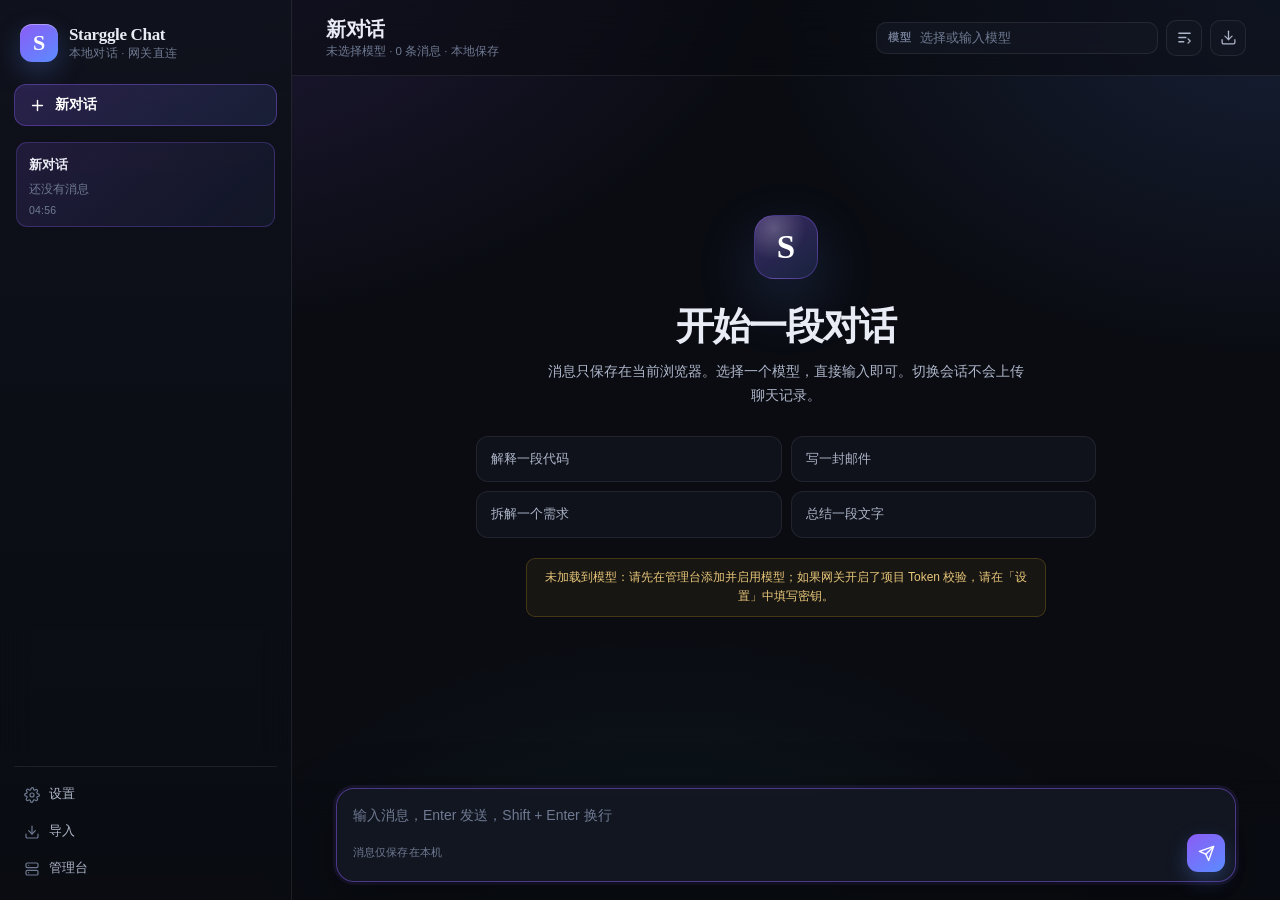
==== templates/chat.html @ 898cb236 "feat: add built-in local chat client" ====
<!DOCTYPE html>
<html lang="zh-CN">
<head>
    <meta charset="UTF-8">
    <meta name="viewport" content="width=device-width, initial-scale=1.0, viewport-fit=cover">
    <meta name="color-scheme" content="dark">
    <title>对话 · Starggle Gateway</title>
    <link rel="stylesheet" href="/static/chat/chat.css">
</head>
<body>
<div class="app" id="app">
    <div class="scrim" id="scrim" aria-hidden="true"></div>

    <aside class="sidebar" id="sidebar" aria-label="会话列表">
        <div class="brand-row">
            <div class="brand-mark" aria-hidden="true">S</div>
            <div class="brand-copy">
                <div class="brand-name">Starggle Chat</div>
                <div class="brand-sub">本地对话 · 网关直连</div>
            </div>
        </div>

        <button class="new-chat" id="newChatBtn" type="button">
            <svg viewBox="0 0 24 24" fill="none" stroke="currentColor" stroke-width="2" stroke-linecap="round">
                <path d="M12 5v14M5 12h14"/>
            </svg>
            新对话
        </button>

        <div class="conv-scroll" id="conversationList" aria-label="历史会话"></div>

        <div class="sidebar-foot">
            <button class="side-action" id="settingsBtn" type="button">
                <svg viewBox="0 0 24 24" fill="none" stroke="currentColor" stroke-width="1.8" stroke-linecap="round" stroke-linejoin="round">
                    <circle cx="12" cy="12" r="3"/><path d="M19.4 15a1.7 1.7 0 0 0 .34 1.88l.06.06a2 2 0 1 1-2.83 2.83l-.06-.06A1.7 1.7 0 0 0 15 19.4a1.7 1.7 0 0 0-1 .6 1.7 1.7 0 0 0-.4 1.1V21a2 2 0 1 1-4 0v-.09A1.7 1.7 0 0 0 8.6 19.4a1.7 1.7 0 0 0-1.88.34l-.06.06a2 2 0 1 1-2.83-2.83l.06-.06A1.7 1.7 0 0 0 4.6 15a1.7 1.7 0 0 0-.6-1 1.7 1.7 0 0 0-1.1-.4H3a2 2 0 1 1 0-4h.09A1.7 1.7 0 0 0 4.6 8.6a1.7 1.7 0 0 0-.34-1.88l-.06-.06a2 2 0 1 1 2.83-2.83l.06.06A1.7 1.7 0 0 0 9 4.6a1.7 1.7 0 0 0 1-.6 1.7 1.7 0 0 0 .4-1.1V3a2 2 0 1 1 4 0v.09A1.7 1.7 0 0 0 15 4.6a1.7 1.7 0 0 0 1.88-.34l.06-.06a2 2 0 1 1 2.83 2.83l-.06.06A1.7 1.7 0 0 0 19.4 9c.15.37.4.7.74.94.3.2.65.31 1.02.31H21a2 2 0 1 1 0 4h-.09a1.7 1.7 0 0 0-1.51.75z"/>
                </svg>
                设置
            </button>
            <button class="side-action" id="importBtn" type="button">
                <svg viewBox="0 0 24 24" fill="none" stroke="currentColor" stroke-width="1.8" stroke-linecap="round" stroke-linejoin="round">
                    <path d="M21 15v4a2 2 0 0 1-2 2H5a2 2 0 0 1-2-2v-4"/><path d="M7 10l5 5 5-5"/><path d="M12 15V3"/>
                </svg>
                导入
            </button>
            <a class="side-action" href="/model-manage">
                <svg viewBox="0 0 24 24" fill="none" stroke="currentColor" stroke-width="1.8" stroke-linecap="round" stroke-linejoin="round">
                    <rect x="3" y="3" width="18" height="7" rx="2"/><rect x="3" y="14" width="18" height="7" rx="2"/><path d="M7 6.5h.01"/><path d="M7 17.5h.01"/>
                </svg>
                管理台
            </a>
            <input type="file" id="importInput" accept="application/json,.json" hidden>
        </div>
    </aside>

    <main class="main">
        <header class="topbar">
            <button class="icon-btn mobile-only" id="sidebarToggle" type="button" title="打开会话列表" aria-label="打开会话列表">
                <svg viewBox="0 0 24 24" fill="none" stroke="currentColor" stroke-width="1.8" stroke-linecap="round">
                    <path d="M4 6h16M4 12h16M4 18h16"/>
                </svg>
            </button>

            <div class="topbar-title">
                <button class="conv-title" id="convTitle" type="button" title="点击重命名">新对话</button>
                <div class="conv-sub" id="convSub">本地保存</div>
            </div>

            <div class="topbar-tools">
                <div class="model-picker">
                    <label for="modelInput">模型</label>
                    <input id="modelInput" list="modelOptions" placeholder="选择或输入模型"
                           autocomplete="off" spellcheck="false">
                    <datalist id="modelOptions"></datalist>
                </div>
                <button class="icon-btn" id="systemPromptBtn" type="button" title="系统提示词" aria-label="系统提示词">
                    <svg viewBox="0 0 24 24" fill="none" stroke="currentColor" stroke-width="1.8" stroke-linecap="round" stroke-linejoin="round">
                        <path d="M4 6h16M4 12h10M4 18h7"/><path d="M17 14l3 3-3 3"/>
                    </svg>
                </button>
                <button class="icon-btn" id="exportBtn" type="button" title="导出当前会话" aria-label="导出当前会话">
                    <svg viewBox="0 0 24 24" fill="none" stroke="currentColor" stroke-width="1.8" stroke-linecap="round" stroke-linejoin="round">
                        <path d="M21 15v4a2 2 0 0 1-2 2H5a2 2 0 0 1-2-2v-4"/><path d="M7 10l5 5 5-5"/><path d="M12 15V3"/>
                    </svg>
                </button>
            </div>
        </header>

        <div class="messages" id="messages" aria-live="polite"></div>

        <div class="composer-wrap">
            <div class="composer">
                <textarea id="messageInput" rows="1"
                          placeholder="输入消息，Enter 发送，Shift + Enter 换行"></textarea>
                <div class="composer-actions">
                    <span class="composer-hint" id="composerHint">消息仅保存在本机</span>
                    <button class="send-btn" id="sendBtn" type="button" title="发送" aria-label="发送">
                        <svg viewBox="0 0 24 24" fill="none" stroke="currentColor" stroke-width="2"
                             stroke-linecap="round" stroke-linejoin="round">
                            <path d="M22 2L11 13"/><path d="M22 2l-7 20-4-9-9-4z"/>
                        </svg>
                    </button>
                </div>
            </div>
        </div>
    </main>
</div>

<div class="modal" id="settingsModal" role="dialog" aria-modal="true" aria-labelledby="settingsTitle">
    <div class="modal-card">
        <div class="modal-head">
            <div>
                <h2 id="settingsTitle">对话设置</h2>
                <p>配置网关访问凭证和当前会话的系统提示词。</p>
            </div>
            <button class="icon-btn" id="settingsClose" type="button" title="关闭" aria-label="关闭">
                <svg viewBox="0 0 24 24" fill="none" stroke="currentColor" stroke-width="1.8" stroke-linecap="round">
                    <path d="M18 6L6 18M6 6l12 12"/>
                </svg>
            </button>
        </div>

        <label class="field">
            <span class="field-label">项目 API Key</span>
            <input class="input" id="settingsApiKey" type="password" autocomplete="off"
                   placeholder="sk-gw-...（本地开源模式可留空）">
            <span class="field-hint">启用 <code>GATEWAY_TOKEN_REQUIRED</code> 或使用项目配额时填写。密钥只保存在本机浏览器。</span>
        </label>

        <label class="field">
            <span class="field-label">模型</span>
            <input class="input" id="settingsModel" list="modelOptions" autocomplete="off"
                   spellcheck="false" placeholder="选择或输入模型">
            <span class="field-hint">移动端顶部空间不足时，可在这里切换模型。</span>
        </label>

        <label class="field">
            <span class="field-label">系统提示词</span>
            <textarea class="input textarea" id="settingsPrompt" rows="4"
                      placeholder="例如：你是一名严谨的软件工程师，回答尽量给出可执行步骤。"></textarea>
            <span class="field-hint">写入当前会话；新会话默认沿用最近一次设置。</span>
        </label>

        <div class="field">
            <span class="field-label">网关地址</span>
            <div class="readonly" id="settingsBase"></div>
        </div>

        <div class="modal-actions">
            <button class="btn btn-ghost" id="settingsCancel" type="button">取消</button>
            <button class="btn btn-primary" id="settingsSave" type="button">保存设置</button>
        </div>
    </div>
</div>

<div class="toast" id="toast" role="status" aria-live="polite"></div>

<script src="/static/chat/chat.js" defer></script>
</body>
</html>
---- static/chat/chat.css ----
:root {
    --bg: #0a0c12;
    --bg-soft: #0f121b;
    --panel: rgba(20, 24, 35, .88);
    --panel-solid: #141823;
    --panel-2: #1a2030;
    --panel-3: #222a3d;
    --border: rgba(255, 255, 255, .08);
    --border-strong: rgba(255, 255, 255, .14);
    --text: #e9ecf5;
    --text-2: #aeb6c9;
    --text-3: #6f7a92;
    --accent: #8b5cf6;
    --accent-2: #5b8cff;
    --accent-soft: rgba(139, 92, 246, .16);
    --accent-line: rgba(139, 92, 246, .38);
    --mint: #2dd4bf;
    --danger: #fb7185;
    --danger-soft: rgba(251, 113, 133, .12);
    --shadow: 0 22px 70px rgba(0, 0, 0, .45);
    --font-sans: -apple-system, BlinkMacSystemFont, "Segoe UI", Roboto, "Helvetica Neue", Arial,
        "PingFang SC", "Microsoft YaHei", sans-serif;
    --font-display: "Iowan Old Style", "Palatino Linotype", Palatino, Georgia, "Times New Roman", serif;
    --font-mono: ui-monospace, SFMono-Regular, Menlo, Monaco, Consolas, "Liberation Mono", monospace;
    --sidebar-w: 292px;
    --topbar-h: 76px;
}

* {
    box-sizing: border-box;
}

html,
body {
    height: 100%;
}

body {
    margin: 0;
    overflow: hidden;
    background:
        radial-gradient(1100px 720px at 10% -12%, rgba(139, 92, 246, .20), transparent 62%),
        radial-gradient(900px 620px at 100% 0%, rgba(91, 140, 255, .15), transparent 58%),
        radial-gradient(800px 600px at 52% 110%, rgba(45, 212, 191, .08), transparent 60%),
        var(--bg);
    color: var(--text);
    font-family: var(--font-sans);
    font-size: 14px;
    -webkit-font-smoothing: antialiased;
}

body::before {
    content: "";
    position: fixed;
    inset: 0;
    pointer-events: none;
    opacity: .22;
    background-image:
        linear-gradient(rgba(255, 255, 255, .022) 1px, transparent 1px),
        linear-gradient(90deg, rgba(255, 255, 255, .022) 1px, transparent 1px);
    background-size: 48px 48px;
    mask-image: radial-gradient(circle at 50% 20%, black, transparent 78%);
}

button,
input,
textarea {
    font: inherit;
}

button {
    color: inherit;
}

a {
    color: inherit;
}

svg {
    display: block;
}

.app {
    position: relative;
    display: grid;
    grid-template-columns: var(--sidebar-w) minmax(0, 1fr);
    height: 100dvh;
    overflow: hidden;
}

.scrim {
    display: none;
}

/* ============ Sidebar ============ */

.sidebar {
    position: relative;
    z-index: 20;
    display: flex;
    min-height: 0;
    flex-direction: column;
    gap: 14px;
    padding: 20px 14px 14px;
    border-right: 1px solid var(--border);
    background:
        linear-gradient(180deg, rgba(15, 18, 27, .96), rgba(10, 12, 18, .90));
    backdrop-filter: blur(18px);
}

.brand-row {
    display: flex;
    align-items: center;
    gap: 11px;
    padding: 4px 6px 8px;
}

.brand-mark {
    display: grid;
    width: 38px;
    height: 38px;
    flex: 0 0 38px;
    place-items: center;
    border-radius: 12px;
    background: linear-gradient(145deg, var(--accent), var(--accent-2));
    box-shadow: 0 10px 26px rgba(91, 140, 255, .26), inset 0 1px 0 rgba(255, 255, 255, .35);
    color: #fff;
    font-family: var(--font-display);
    font-size: 22px;
    font-weight: 700;
}

.brand-copy {
    min-width: 0;
}

.brand-name {
    font-family: var(--font-display);
    font-size: 17px;
    font-weight: 700;
    letter-spacing: -.02em;
    line-height: 1.15;
}

.brand-sub {
    margin-top: 2px;
    color: var(--text-3);
    font-size: 11.5px;
    letter-spacing: .02em;
}

.new-chat {
    display: flex;
    align-items: center;
    gap: 9px;
    width: 100%;
    padding: 11px 14px;
    border: 1px solid var(--accent-line);
    border-radius: 12px;
    background: linear-gradient(135deg, rgba(139, 92, 246, .22), rgba(91, 140, 255, .12));
    color: #fff;
    font-size: 13.5px;
    font-weight: 600;
    cursor: pointer;
    transition: transform .15s ease, border-color .15s ease, background .15s ease;
}

.new-chat svg {
    width: 17px;
    height: 17px;
}

.new-chat:hover {
    border-color: rgba(139, 92, 246, .7);
    background: linear-gradient(135deg, rgba(139, 92, 246, .32), rgba(91, 140, 255, .18));
    transform: translateY(-1px);
}

.new-chat:active {
    transform: translateY(0) scale(.99);
}

.conv-scroll {
    min-height: 0;
    flex: 1;
    overflow-y: auto;
    padding: 2px 2px 12px;
    scrollbar-width: thin;
    scrollbar-color: rgba(255, 255, 255, .14) transparent;
}

.conv-scroll::-webkit-scrollbar {
    width: 8px;
}

.conv-scroll::-webkit-scrollbar-thumb {
    border: 2px solid transparent;
    border-radius: 999px;
    background: rgba(255, 255, 255, .14);
    background-clip: content-box;
}

.conv-empty {
    padding: 28px 14px;
    color: var(--text-3);
    font-size: 12.5px;
    line-height: 1.7;
    text-align: center;
}

.conv-item {
    position: relative;
    margin-bottom: 5px;
    padding: 10px 12px;
    border: 1px solid transparent;
    border-radius: 11px;
    cursor: pointer;
    transition: background .15s ease, border-color .15s ease;
}

.conv-item:hover {
    background: rgba(255, 255, 255, .045);
}

.conv-item.active {
    border-color: rgba(139, 92, 246, .26);
    background: linear-gradient(135deg, rgba(139, 92, 246, .15), rgba(91, 140, 255, .06));
}

.conv-row {
    display: flex;
    align-items: center;
    gap: 8px;
}

.conv-title {
    min-width: 0;
    flex: 1;
    overflow: hidden;
    color: var(--text);
    font-size: 13px;
    font-weight: 600;
    text-overflow: ellipsis;
    white-space: nowrap;
}

.conv-preview {
    margin-top: 4px;
    overflow: hidden;
    color: var(--text-3);
    font-size: 11.5px;
    line-height: 1.45;
    text-overflow: ellipsis;
    white-space: nowrap;
}

.conv-time {
    margin-top: 6px;
    color: var(--text-3);
    font-size: 10.5px;
    letter-spacing: .02em;
}

.conv-del {
    display: grid;
    width: 24px;
    height: 24px;
    flex: 0 0 24px;
    place-items: center;
    border: 0;
    border-radius: 7px;
    background: transparent;
    color: var(--text-3);
    cursor: pointer;
    opacity: 0;
    transition: opacity .15s ease, background .15s ease, color .15s ease;
}

.conv-del svg {
    width: 14px;
    height: 14px;
}

.conv-item:hover .conv-del,
.conv-item:focus-within .conv-del {
    opacity: 1;
}

.conv-del:hover {
    background: var(--danger-soft);
    color: var(--danger);
}

.sidebar-foot {
    display: flex;
    flex-direction: column;
    gap: 2px;
    padding-top: 10px;
    border-top: 1px solid var(--border);
}

.side-action {
    display: flex;
    align-items: center;
    gap: 9px;
    padding: 9px 10px;
    border: 0;
    border-radius: 9px;
    background: transparent;
    color: var(--text-2);
    font-size: 12.5px;
    text-align: left;
    text-decoration: none;
    cursor: pointer;
    transition: background .15s ease, color .15s ease;
}

.side-action svg {
    width: 16px;
    height: 16px;
    color: var(--text-3);
}

.side-action:hover {
    background: rgba(255, 255, 255, .05);
    color: var(--text);
}

.side-action:hover svg {
    color: var(--accent);
}

/* ============ Main ============ */

.main {
    position: relative;
    z-index: 10;
    display: flex;
    min-width: 0;
    min-height: 0;
    flex-direction: column;
}

.topbar {
    display: flex;
    height: var(--topbar-h);
    flex: 0 0 var(--topbar-h);
    align-items: center;
    gap: 14px;
    padding: 0 clamp(18px, 3vw, 34px);
    border-bottom: 1px solid var(--border);
    background: rgba(10, 12, 18, .55);
    backdrop-filter: blur(18px);
}

.topbar-title {
    min-width: 0;
    flex: 1;
}

.topbar-title .conv-title {
    display: block;
    max-width: 100%;
    padding: 0;
    overflow: hidden;
    border: 0;
    background: transparent;
    color: var(--text);
    font-family: var(--font-display);
    font-size: 20px;
    font-weight: 700;
    letter-spacing: -.02em;
    line-height: 1.2;
    text-align: left;
    text-overflow: ellipsis;
    white-space: nowrap;
    cursor: pointer;
}

.topbar-title .conv-title:hover {
    color: #fff;
}

.conv-sub {
    margin-top: 3px;
    overflow: hidden;
    color: var(--text-3);
    font-size: 11.5px;
    text-overflow: ellipsis;
    white-space: nowrap;
}

.topbar-tools {
    display: flex;
    align-items: center;
    gap: 8px;
}

.model-picker {
    display: flex;
    align-items: center;
    gap: 8px;
    padding: 5px 7px 5px 11px;
    border: 1px solid var(--border);
    border-radius: 10px;
    background: rgba(20, 24, 35, .72);
}

.model-picker label {
    color: var(--text-3);
    font-size: 10.5px;
    font-weight: 700;
    letter-spacing: .08em;
    text-transform: uppercase;
}

.model-picker input {
    width: clamp(150px, 18vw, 250px);
    padding: 3px 0;
    border: 0;
    outline: 0;
    background: transparent;
    color: var(--text);
    font-size: 12.5px;
}

.model-picker input::placeholder {
    color: var(--text-3);
}

.icon-btn {
    display: grid;
    width: 36px;
    height: 36px;
    flex: 0 0 36px;
    place-items: center;
    border: 1px solid var(--border);
    border-radius: 10px;
    background: rgba(20, 24, 35, .72);
    color: var(--text-2);
    cursor: pointer;
    transition: border-color .15s ease, background .15s ease, color .15s ease, transform .15s ease;
}

.icon-btn svg {
    width: 17px;
    height: 17px;
}

.icon-btn:hover {
    border-color: var(--border-strong);
    background: var(--panel-2);
    color: var(--text);
}

.icon-btn:active {
    transform: scale(.96);
}

.mobile-only {
    display: none;
}

/* ============ Messages ============ */

.messages {
    min-height: 0;
    flex: 1;
    overflow-y: auto;
    padding: 28px clamp(16px, 3vw, 34px) 18px;
    scroll-behavior: smooth;
    scrollbar-width: thin;
    scrollbar-color: rgba(255, 255, 255, .14) transparent;
}

.messages::-webkit-scrollbar {
    width: 10px;
}

.messages::-webkit-scrollbar-thumb {
    border: 3px solid transparent;
    border-radius: 999px;
    background: rgba(255, 255, 255, .14);
    background-clip: content-box;
}

.msg {
    display: flex;
    width: 100%;
    max-width: 900px;
    margin: 0 auto 22px;
    gap: 12px;
    align-items: flex-start;
}

.msg.user {
    flex-direction: row-reverse;
}

.avatar {
    display: grid;
    width: 32px;
    height: 32px;
    flex: 0 0 32px;
    place-items: center;
    margin-top: 2px;
    border: 1px solid var(--border);
    border-radius: 10px;
    background: var(--panel-2);
    color: var(--text-2);
    font-family: var(--font-display);
    font-size: 13px;
    font-weight: 700;
}

.msg.user .avatar {
    border-color: rgba(139, 92, 246, .38);
    background: linear-gradient(145deg, rgba(139, 92, 246, .35), rgba(91, 140, 255, .22));
    color: #fff;
}

.msg.assistant .avatar {
    border-color: rgba(45, 212, 191, .26);
    background: linear-gradient(145deg, rgba(45, 212, 191, .18), rgba(20, 24, 35, .9));
    color: var(--mint);
}

.msg-body {
    display: flex;
    min-width: 0;
    max-width: min(760px, 86%);
    flex-direction: column;
    align-items: flex-start;
}

.msg.user .msg-body {
    align-items: flex-end;
}

.msg-meta {
    margin: 0 2px 6px;
    color: var(--text-3);
    font-size: 10.5px;
    letter-spacing: .015em;
}

.msg-content {
    position: relative;
    padding: 13px 16px;
    border: 1px solid var(--border);
    border-radius: 16px 16px 16px 5px;
    background: linear-gradient(180deg, rgba(26, 32, 48, .96), rgba(20, 24, 35, .96));
    box-shadow: 0 10px 30px rgba(0, 0, 0, .16);
    color: var(--text);
    font-size: 14px;
    line-height: 1.72;
    overflow-wrap: anywhere;
}

.msg.user .msg-content {
    border-color: rgba(139, 92, 246, .34);
    border-radius: 16px 16px 5px 16px;
    background: linear-gradient(135deg, rgba(139, 92, 246, .30), rgba(91, 140, 255, .18));
    box-shadow: 0 10px 30px rgba(91, 140, 255, .10);
}

.msg-content p {
    margin: 0 0 10px;
}

.msg-content p:last-child {
    margin-bottom: 0;
}

.msg-content h1,
.msg-content h2,
.msg-content h3,
.msg-content h4,
.msg-content h5,
.msg-content h6 {
    margin: 18px 0 8px;
    font-family: var(--font-display);
    line-height: 1.3;
}

.msg-content h1:first-child,
.msg-content h2:first-child,
.msg-content h3:first-child {
    margin-top: 0;
}

.msg-content h1 { font-size: 1.45em; }
.msg-content h2 { font-size: 1.28em; }
.msg-content h3 { font-size: 1.14em; }
.msg-content h4,
.msg-content h5,
.msg-content h6 { font-size: 1em; }

.msg-content ul,
.msg-content ol {
    margin: 8px 0 10px;
    padding-left: 1.4em;
}

.msg-content li {
    margin: 4px 0;
}

.msg-content blockquote {
    margin: 10px 0;
    padding: 8px 12px;
    border-left: 2px solid var(--accent-line);
    border-radius: 0 8px 8px 0;
    background: rgba(139, 92, 246, .08);
    color: var(--text-2);
}

.msg-content a {
    color: #a9c2ff;
    text-decoration: underline;
    text-decoration-color: rgba(169, 194, 255, .45);
    text-underline-offset: 2px;
}

.msg-content a:hover {
    color: #c7d7ff;
}

.msg-content code {
    padding: 2px 5px;
    border: 1px solid rgba(255, 255, 255, .08);
    border-radius: 5px;
    background: rgba(0, 0, 0, .28);
    color: #d9e1ff;
    font-family: var(--font-mono);
    font-size: .9em;
}

.msg-content strong {
    color: #fff;
    font-weight: 700;
}

.msg.user .msg-content {
    color: #f4f6ff;
}

.msg-error {
    margin-top: 10px;
    padding: 8px 10px;
    border: 1px solid rgba(251, 113, 133, .28);
    border-radius: 9px;
    background: var(--danger-soft);
    color: #ffc1ca;
    font-size: 12.5px;
    line-height: 1.55;
}

.msg-note {
    margin-top: 8px;
    color: var(--text-3);
    font-size: 11.5px;
}

/* code blocks */

.code-block {
    margin: 12px 0;
    overflow: hidden;
    border: 1px solid rgba(255, 255, 255, .10);
    border-radius: 11px;
    background: #090b11;
}

.code-head {
    display: flex;
    align-items: center;
    justify-content: space-between;
    padding: 7px 10px;
    border-bottom: 1px solid rgba(255, 255, 255, .07);
    background: rgba(255, 255, 255, .035);
    color: var(--text-3);
    font-family: var(--font-mono);
    font-size: 10.5px;
    letter-spacing: .04em;
    text-transform: uppercase;
}

.code-copy {
    border: 0;
    background: transparent;
    color: var(--text-3);
    font-family: var(--font-sans);
    font-size: 10.5px;
    letter-spacing: .02em;
    cursor: pointer;
}

.code-copy:hover {
    color: var(--text);
}

.code-block pre {
    margin: 0;
    padding: 13px 14px;
    overflow-x: auto;
    scrollbar-width: thin;
}

.code-block code {
    padding: 0;
    border: 0;
    background: transparent;
    color: #dbe4ff;
    font-family: var(--font-mono);
    font-size: 12.5px;
    line-height: 1.65;
}

/* reasoning */

.reasoning {
    margin-bottom: 10px;
    padding: 8px 10px;
    border: 1px dashed rgba(255, 255, 255, .12);
    border-radius: 9px;
    background: rgba(0, 0, 0, .16);
    color: var(--text-2);
    font-size: 12px;
}

.reasoning summary {
    color: var(--text-3);
    font-size: 11.5px;
    font-weight: 600;
    letter-spacing: .03em;
    cursor: pointer;
    user-select: none;
}

.reasoning pre {
    margin: 8px 0 0;
    overflow-x: auto;
    color: var(--text-2);
    font-family: var(--font-mono);
    font-size: 11.5px;
    line-height: 1.6;
    white-space: pre-wrap;
}

/* typing */

.typing {
    display: inline-flex;
    align-items: center;
    gap: 5px;
    min-height: 22px;
}

.typing span {
    width: 6px;
    height: 6px;
    border-radius: 50%;
    background: var(--text-3);
    animation: typingPulse 1.15s infinite ease-in-out;
}

.typing span:nth-child(2) { animation-delay: .14s; }
.typing span:nth-child(3) { animation-delay: .28s; }

@keyframes typingPulse {
    0%, 80%, 100% { opacity: .25; transform: translateY(0); }
    40% { opacity: 1; transform: translateY(-3px); }
}

.stream-caret {
    display: inline-block;
    width: 7px;
    height: 15px;
    margin-left: 2px;
    border-radius: 1px;
    background: var(--accent);
    vertical-align: -2px;
    animation: caretBlink .9s steps(2, start) infinite;
}

@keyframes caretBlink {
    50% { opacity: 0; }
}

/* message actions */

.msg-actions {
    display: flex;
    gap: 4px;
    margin-top: 6px;
    opacity: 0;
    transition: opacity .15s ease;
}

.msg:hover .msg-actions,
.msg:focus-within .msg-actions {
    opacity: 1;
}

.msg-action {
    padding: 4px 7px;
    border: 1px solid transparent;
    border-radius: 7px;
    background: transparent;
    color: var(--text-3);
    font-size: 10.5px;
    cursor: pointer;
    transition: background .15s ease, color .15s ease, border-color .15s ease;
}

.msg-action:hover {
    border-color: var(--border);
    background: rgba(255, 255, 255, .045);
    color: var(--text);
}

/* empty state */

.empty-state {
    display: flex;
    min-height: 100%;
    flex-direction: column;
    align-items: center;
    justify-content: center;
    padding: 30px 18px 60px;
    text-align: center;
}

.empty-mark {
    display: grid;
    width: 64px;
    height: 64px;
    place-items: center;
    margin-bottom: 22px;
    border: 1px solid rgba(139, 92, 246, .34);
    border-radius: 20px;
    background:
        radial-gradient(circle at 30% 20%, rgba(255, 255, 255, .22), transparent 48%),
        linear-gradient(145deg, rgba(139, 92, 246, .36), rgba(91, 140, 255, .18));
    box-shadow: 0 22px 60px rgba(91, 140, 255, .20);
    color: #fff;
    font-family: var(--font-display);
    font-size: 33px;
    font-weight: 700;
}

.empty-state h1 {
    margin: 0 0 8px;
    font-family: var(--font-display);
    font-size: clamp(26px, 4vw, 38px);
    font-weight: 700;
    letter-spacing: -.035em;
}

.empty-state p {
    max-width: 480px;
    margin: 0;
    color: var(--text-2);
    font-size: 13.5px;
    line-height: 1.75;
}

.prompt-grid {
    display: grid;
    width: min(620px, 100%);
    grid-template-columns: repeat(2, minmax(0, 1fr));
    gap: 9px;
    margin-top: 28px;
}

.prompt-card {
    padding: 13px 14px;
    border: 1px solid var(--border);
    border-radius: 12px;
    background: rgba(20, 24, 35, .58);
    color: var(--text-2);
    font-size: 12.5px;
    line-height: 1.5;
    text-align: left;
    cursor: pointer;
    transition: border-color .15s ease, background .15s ease, color .15s ease, transform .15s ease;
}

.prompt-card:hover {
    border-color: var(--accent-line);
    background: rgba(139, 92, 246, .10);
    color: var(--text);
    transform: translateY(-1px);
}

.model-hint {
    max-width: 520px;
    margin-top: 20px;
    padding: 9px 12px;
    border: 1px solid rgba(251, 191, 36, .20);
    border-radius: 9px;
    background: rgba(251, 191, 36, .06);
    color: #e8c77a;
    font-size: 12px;
    line-height: 1.6;
}

/* ============ Composer ============ */

.composer-wrap {
    flex: 0 0 auto;
    padding: 12px clamp(16px, 3vw, 34px) max(18px, env(safe-area-inset-bottom));
    background: linear-gradient(180deg, transparent, rgba(10, 12, 18, .82) 35%);
}

.composer {
    max-width: 900px;
    margin: 0 auto;
    padding: 10px 10px 9px 16px;
    border: 1px solid var(--border);
    border-radius: 18px;
    background: rgba(20, 24, 35, .92);
    box-shadow: 0 20px 50px rgba(0, 0, 0, .28);
    transition: border-color .15s ease, box-shadow .15s ease;
}

.composer:focus-within {
    border-color: rgba(139, 92, 246, .48);
    box-shadow: 0 20px 60px rgba(0, 0, 0, .34), 0 0 0 3px rgba(139, 92, 246, .10);
}

.composer textarea {
    display: block;
    width: 100%;
    max-height: 190px;
    padding: 5px 0 3px;
    resize: none;
    border: 0;
    outline: 0;
    background: transparent;
    color: var(--text);
    font-size: 14px;
    line-height: 1.65;
    scrollbar-width: thin;
}

.composer textarea::placeholder {
    color: var(--text-3);
}

.composer-actions {
    display: flex;
    align-items: center;
    justify-content: space-between;
    gap: 12px;
    padding-top: 4px;
}

.composer-hint {
    color: var(--text-3);
    font-size: 10.5px;
    letter-spacing: .01em;
}

.send-btn {
    display: grid;
    width: 38px;
    height: 38px;
    flex: 0 0 38px;
    place-items: center;
    border: 0;
    border-radius: 11px;
    background: linear-gradient(145deg, var(--accent), var(--accent-2));
    box-shadow: 0 8px 20px rgba(91, 140, 255, .28);
    color: #fff;
    cursor: pointer;
    transition: transform .15s ease, filter .15s ease, box-shadow .15s ease;
}

.send-btn svg {
    width: 17px;
    height: 17px;
}

.send-btn:hover {
    filter: brightness(1.08);
    transform: translateY(-1px);
}

.send-btn:active {
    transform: scale(.96);
}

.send-btn.stop {
    border: 1px solid rgba(251, 113, 133, .34);
    background: var(--danger-soft);
    box-shadow: none;
    color: var(--danger);
}

.send-btn.stop svg {
    width: 13px;
    height: 13px;
}

/* ============ Modal ============ */

.modal {
    position: fixed;
    inset: 0;
    z-index: 100;
    display: none;
    align-items: center;
    justify-content: center;
    padding: 20px;
    background: rgba(4, 6, 10, .66);
    backdrop-filter: blur(6px);
}

.modal.active {
    display: flex;
    animation: fadeIn .16s ease;
}

@keyframes fadeIn {
    from { opacity: 0; }
    to { opacity: 1; }
}

.modal-card {
    width: 520px;
    max-width: 100%;
    max-height: min(720px, 90dvh);
    overflow-y: auto;
    padding: 24px;
    border: 1px solid var(--border-strong);
    border-radius: 18px;
    background: linear-gradient(180deg, #171c28, #11151e);
    box-shadow: var(--shadow);
    scrollbar-width: thin;
}

.modal-head {
    display: flex;
    align-items: flex-start;
    justify-content: space-between;
    gap: 16px;
    margin-bottom: 20px;
}

.modal-head h2 {
    margin: 0;
    font-family: var(--font-display);
    font-size: 21px;
    letter-spacing: -.02em;
}

.modal-head p {
    margin: 5px 0 0;
    color: var(--text-3);
    font-size: 12px;
    line-height: 1.55;
}

.field {
    display: block;
    margin-bottom: 16px;
}

.field-label {
    display: block;
    margin-bottom: 6px;
    color: var(--text-2);
    font-size: 12px;
    font-weight: 600;
}

.input {
    width: 100%;
    padding: 10px 12px;
    border: 1px solid var(--border);
    border-radius: 9px;
    outline: 0;
    background: rgba(8, 10, 16, .58);
    color: var(--text);
    font-size: 13px;
    transition: border-color .15s ease, box-shadow .15s ease;
}

.input:focus {
    border-color: rgba(139, 92, 246, .52);
    box-shadow: 0 0 0 3px rgba(139, 92, 246, .10);
}

.textarea {
    min-height: 100px;
    resize: vertical;
    line-height: 1.65;
}

.field-hint {
    display: block;
    margin-top: 6px;
    color: var(--text-3);
    font-size: 11px;
    line-height: 1.55;
}

.field-hint code {
    padding: 1px 4px;
    border-radius: 4px;
    background: rgba(255, 255, 255, .07);
    color: var(--text-2);
    font-family: var(--font-mono);
    font-size: .95em;
}

.readonly {
    padding: 10px 12px;
    border: 1px dashed var(--border);
    border-radius: 9px;
    background: rgba(255, 255, 255, .025);
    color: var(--text-2);
    font-family: var(--font-mono);
    font-size: 12px;
}

.modal-actions {
    display: flex;
    justify-content: flex-end;
    gap: 9px;
    margin-top: 22px;
}

.btn {
    padding: 9px 16px;
    border-radius: 9px;
    font-size: 12.5px;
    font-weight: 600;
    cursor: pointer;
    transition: background .15s ease, border-color .15s ease, color .15s ease, transform .15s ease;
}

.btn:active {
    transform: scale(.98);
}

.btn-ghost {
    border: 1px solid var(--border);
    background: transparent;
    color: var(--text-2);
}

.btn-ghost:hover {
    border-color: var(--border-strong);
    background: rgba(255, 255, 255, .045);
    color: var(--text);
}

.btn-primary {
    border: 1px solid rgba(139, 92, 246, .48);
    background: linear-gradient(135deg, var(--accent), var(--accent-2));
    color: #fff;
    box-shadow: 0 8px 22px rgba(91, 140, 255, .22);
}

.btn-primary:hover {
    filter: brightness(1.06);
}

/* ============ Toast ============ */

.toast {
    position: fixed;
    bottom: 26px;
    left: 50%;
    z-index: 200;
    max-width: min(92vw, 520px);
    padding: 10px 15px;
    border: 1px solid var(--border-strong);
    border-radius: 10px;
    background: rgba(20, 24, 35, .96);
    box-shadow: 0 16px 44px rgba(0, 0, 0, .42);
    color: var(--text);
    font-size: 12.5px;
    line-height: 1.5;
    opacity: 0;
    pointer-events: none;
    transform: translate(-50%, 10px);
    transition: opacity .18s ease, transform .18s ease;
}

.toast.show {
    opacity: 1;
    transform: translate(-50%, 0);
}

.toast.error {
    border-color: rgba(251, 113, 133, .32);
    color: #ffc1ca;
}

/* ============ Responsive ============ */

@media (max-width: 900px) {
    .app {
        grid-template-columns: minmax(0, 1fr);
    }

    .sidebar {
        position: fixed;
        inset: 0 auto 0 0;
        width: min(86vw, 320px);
        transform: translateX(-102%);
        transition: transform .22s ease;
        box-shadow: 26px 0 70px rgba(0, 0, 0, .46);
    }

    .app.sidebar-open .sidebar {
        transform: translateX(0);
    }

    .scrim {
        position: fixed;
        inset: 0;
        z-index: 15;
        display: block;
        background: rgba(0, 0, 0, .52);
        opacity: 0;
        pointer-events: none;
        transition: opacity .22s ease;
    }

    .app.sidebar-open .scrim {
        opacity: 1;
        pointer-events: auto;
    }

    .mobile-only {
        display: grid;
    }

    .topbar {
        gap: 10px;
        padding: 0 14px;
    }

    .topbar-title .conv-title {
        font-size: 17px;
    }

    .model-picker {
        padding-left: 9px;
    }

    .model-picker label {
        display: none;
    }

    .model-picker input {
        width: 120px;
    }

    .topbar-tools .icon-btn {
        width: 34px;
        height: 34px;
        flex-basis: 34px;
    }

    .messages {
        padding: 20px 14px 12px;
    }

    .msg-body {
        max-width: calc(100% - 44px);
    }

    .msg-content {
        padding: 12px 14px;
        font-size: 13.5px;
    }

    .prompt-grid {
        grid-template-columns: 1fr;
    }

    .composer-wrap {
        padding: 8px 12px max(12px, env(safe-area-inset-bottom));
    }

    .composer {
        border-radius: 16px;
    }
}

@media (max-width: 560px) {
    .topbar-tools .model-picker {
        display: none;
    }

    .topbar-title {
        flex: 1;
    }

    .empty-state h1 {
        font-size: 27px;
    }
}

@media (prefers-reduced-motion: reduce) {
    *,
    *::before,
    *::after {
        scroll-behavior: auto !important;
        animation-duration: .001ms !important;
        animation-iteration-count: 1 !important;
        transition-duration: .001ms !important;
    }
}
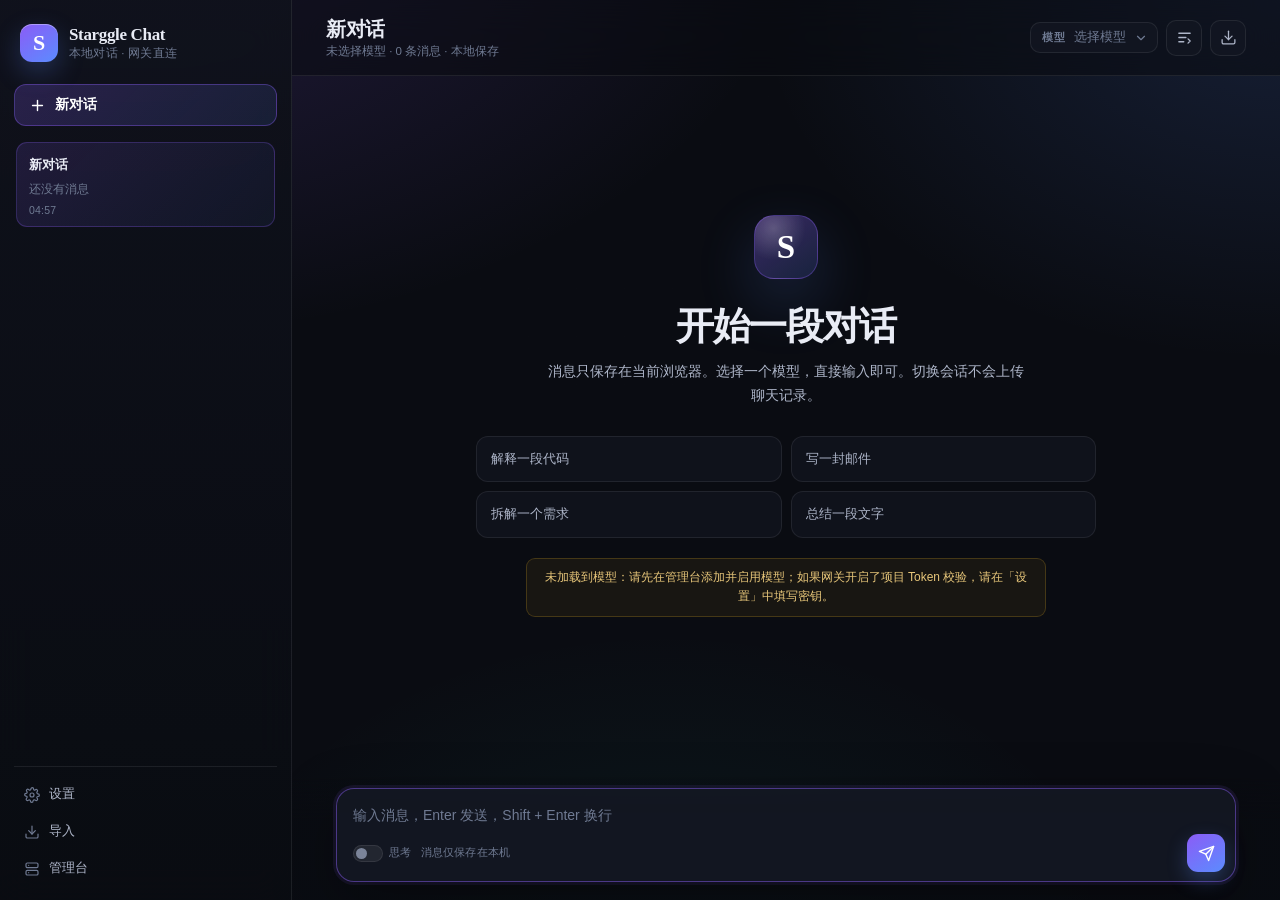
==== commit 13e4c00a: "优化界面，增加对话中的模型选择" ====
--- a/templates/chat.html
+++ b/templates/chat.html
@@ -66,12 +66,15 @@
             </div>
 
             <div class="topbar-tools">
-                <div class="model-picker">
-                    <label for="modelInput">模型</label>
-                    <input id="modelInput" list="modelOptions" placeholder="选择或输入模型"
-                           autocomplete="off" spellcheck="false">
-                    <datalist id="modelOptions"></datalist>
-                </div>
+                <button class="model-picker" id="modelPickerBtn" type="button"
+                        title="选择模型与参数" aria-haspopup="dialog" aria-controls="modelConfigModal">
+                    <span class="model-picker-label">模型</span>
+                    <span class="model-picker-value is-empty" id="modelPickerValue">选择模型</span>
+                    <svg class="model-picker-chevron" viewBox="0 0 24 24" fill="none"
+                         stroke="currentColor" stroke-width="2" stroke-linecap="round" stroke-linejoin="round"
+                         aria-hidden="true"><path d="m6 9 6 6 6-6"/></svg>
+                </button>
+                <datalist id="modelOptions"></datalist>
                 <button class="icon-btn" id="systemPromptBtn" type="button" title="系统提示词" aria-label="系统提示词">
                     <svg viewBox="0 0 24 24" fill="none" stroke="currentColor" stroke-width="1.8" stroke-linecap="round" stroke-linejoin="round">
                         <path d="M4 6h16M4 12h10M4 18h7"/><path d="M17 14l3 3-3 3"/>
@@ -92,7 +95,15 @@
                 <textarea id="messageInput" rows="1"
                           placeholder="输入消息，Enter 发送，Shift + Enter 换行"></textarea>
                 <div class="composer-actions">
-                    <span class="composer-hint" id="composerHint">消息仅保存在本机</span>
+                    <div class="composer-meta">
+                        <label class="think-toggle" for="thinkingToggle"
+                               title="思考模式：仅对配置为「跟随请求」的模型生效">
+                            <input type="checkbox" id="thinkingToggle" aria-label="开启或关闭思考模式">
+                            <span class="think-track" aria-hidden="true"><span class="think-thumb"></span></span>
+                            <span class="think-label">思考</span>
+                        </label>
+                        <span class="composer-hint" id="composerHint">消息仅保存在本机</span>
+                    </div>
                     <button class="send-btn" id="sendBtn" type="button" title="发送" aria-label="发送">
                         <svg viewBox="0 0 24 24" fill="none" stroke="currentColor" stroke-width="2"
                              stroke-linecap="round" stroke-linejoin="round">
@@ -130,7 +141,7 @@
             <span class="field-label">模型</span>
             <input class="input" id="settingsModel" list="modelOptions" autocomplete="off"
                    spellcheck="false" placeholder="选择或输入模型">
-            <span class="field-hint">移动端顶部空间不足时，可在这里切换模型。</span>
+            <span class="field-hint">这里只切换模型；运营商、采样参数与思考开关请使用顶部「模型」按钮。</span>
         </label>
 
         <label class="field">
@@ -152,6 +163,76 @@
     </div>
 </div>
 
+<div class="modal" id="modelConfigModal" role="dialog" aria-modal="true" aria-labelledby="modelConfigTitle">
+    <div class="modal-card model-config-card">
+        <div class="modal-head">
+            <div>
+                <h2 id="modelConfigTitle">模型与参数</h2>
+                <p>选择运营商与模型，并按会话覆盖采样参数。</p>
+            </div>
+            <button class="icon-btn" id="modelConfigClose" type="button" title="关闭" aria-label="关闭">
+                <svg viewBox="0 0 24 24" fill="none" stroke="currentColor" stroke-width="1.8" stroke-linecap="round">
+                    <path d="M18 6L6 18M6 6l12 12"/>
+                </svg>
+            </button>
+        </div>
+
+        <div class="field">
+            <span class="field-label">运营商</span>
+            <div class="combo" id="providerCombo">
+                <input class="input combo-input" id="providerField" autocomplete="off" spellcheck="false"
+                       placeholder="选择运营商">
+                <span class="combo-arrow" aria-hidden="true">▾</span>
+                <div class="combo-list" id="providerList" role="listbox" aria-label="运营商列表"></div>
+            </div>
+            <span class="field-hint">仅用于筛选可选模型，实际路由由网关集群策略决定。</span>
+        </div>
+
+        <div class="field">
+            <span class="field-label">模型</span>
+            <div class="combo" id="modelCombo">
+                <input class="input combo-input" id="modelField" autocomplete="off" spellcheck="false"
+                       placeholder="选择或输入模型">
+                <span class="combo-arrow" aria-hidden="true">▾</span>
+                <div class="combo-list" id="modelFieldList" role="listbox" aria-label="模型列表"></div>
+            </div>
+            <span class="field-hint" id="modelFieldHint">选择运营商后自动加载模型</span>
+        </div>
+
+        <div class="field">
+            <span class="field-label">采样参数<span class="field-label-opt">留空沿用网关默认</span></span>
+            <div class="param-grid">
+                <label class="param-item">
+                    <span class="param-name">temperature <span class="param-range">0 ~ 2</span></span>
+                    <input class="input" id="paramTemperature" type="number" step="0.1" min="0" max="2"
+                           placeholder="不覆盖">
+                </label>
+                <label class="param-item">
+                    <span class="param-name">top_p <span class="param-range">0 ~ 1</span></span>
+                    <input class="input" id="paramTopP" type="number" step="0.05" min="0" max="1"
+                           placeholder="不覆盖">
+                </label>
+                <label class="param-item">
+                    <span class="param-name">top_k <span class="param-range">≥ 1</span></span>
+                    <input class="input" id="paramTopK" type="number" step="1" min="1"
+                           placeholder="不覆盖">
+                </label>
+                <label class="param-item">
+                    <span class="param-name">max_tokens <span class="param-range">≥ 1</span></span>
+                    <input class="input" id="paramMaxTokens" type="number" step="1" min="1"
+                           placeholder="不覆盖">
+                </label>
+            </div>
+            <span class="field-hint">temperature 与 top_p 互斥，填写一个会自动清空另一个；管理台已为模型配置的同名参数优先。</span>
+        </div>
+
+        <div class="modal-actions">
+            <button class="btn btn-ghost" id="modelConfigCancel" type="button">取消</button>
+            <button class="btn btn-primary" id="modelConfigSave" type="button">应用</button>
+        </div>
+    </div>
+</div>
+
 <div class="toast" id="toast" role="status" aria-live="polite"></div>
 
 <script src="/static/chat/chat.js" defer></script>
--- a/static/chat/chat.css
+++ b/static/chat/chat.css
@@ -400,13 +400,27 @@
     display: flex;
     align-items: center;
     gap: 8px;
-    padding: 5px 7px 5px 11px;
+    max-width: clamp(180px, 22vw, 290px);
+    padding: 6px 9px 6px 11px;
     border: 1px solid var(--border);
     border-radius: 10px;
     background: rgba(20, 24, 35, .72);
-}
-
-.model-picker label {
+    color: var(--text);
+    cursor: pointer;
+    transition: border-color .15s ease, background .15s ease;
+}
+
+.model-picker:hover {
+    border-color: var(--border-strong);
+    background: rgba(26, 32, 48, .92);
+}
+
+.model-picker:focus-visible {
+    outline: 2px solid var(--accent-line);
+    outline-offset: 2px;
+}
+
+.model-picker-label {
     color: var(--text-3);
     font-size: 10.5px;
     font-weight: 700;
@@ -414,17 +428,23 @@
     text-transform: uppercase;
 }
 
-.model-picker input {
-    width: clamp(150px, 18vw, 250px);
-    padding: 3px 0;
-    border: 0;
-    outline: 0;
-    background: transparent;
+.model-picker-value {
+    min-width: 0;
+    overflow: hidden;
     color: var(--text);
     font-size: 12.5px;
-}
-
-.model-picker input::placeholder {
+    text-overflow: ellipsis;
+    white-space: nowrap;
+}
+
+.model-picker-value.is-empty {
+    color: var(--text-3);
+}
+
+.model-picker-chevron {
+    width: 14px;
+    height: 14px;
+    flex: 0 0 14px;
     color: var(--text-3);
 }
 
@@ -957,10 +977,87 @@
     padding-top: 4px;
 }
 
+.composer-meta {
+    display: flex;
+    min-width: 0;
+    align-items: center;
+    gap: 10px;
+}
+
 .composer-hint {
+    overflow: hidden;
     color: var(--text-3);
     font-size: 10.5px;
     letter-spacing: .01em;
+    text-overflow: ellipsis;
+    white-space: nowrap;
+}
+
+/* 思考模式胶囊开关 */
+.think-toggle {
+    display: inline-flex;
+    flex: 0 0 auto;
+    align-items: center;
+    gap: 6px;
+    cursor: pointer;
+    user-select: none;
+}
+
+.think-toggle input {
+    position: absolute;
+    width: 1px;
+    height: 1px;
+    overflow: hidden;
+    clip: rect(0 0 0 0);
+    clip-path: inset(50%);
+    white-space: nowrap;
+}
+
+.think-track {
+    position: relative;
+    display: inline-block;
+    width: 30px;
+    height: 17px;
+    border: 1px solid var(--border);
+    border-radius: 999px;
+    background: rgba(255, 255, 255, .07);
+    transition: background .18s ease, border-color .18s ease;
+}
+
+.think-thumb {
+    position: absolute;
+    top: 2px;
+    left: 2px;
+    width: 11px;
+    height: 11px;
+    border-radius: 50%;
+    background: #7b8499;
+    transition: transform .18s ease, background .18s ease;
+}
+
+.think-toggle input:checked + .think-track {
+    border-color: rgba(139, 92, 246, .55);
+    background: rgba(139, 92, 246, .30);
+}
+
+.think-toggle input:checked + .think-track .think-thumb {
+    background: #c8b8ff;
+    transform: translateX(13px);
+}
+
+.think-toggle input:focus-visible + .think-track {
+    outline: 2px solid var(--accent-line);
+    outline-offset: 2px;
+}
+
+.think-label {
+    color: var(--text-3);
+    font-size: 10.5px;
+    transition: color .18s ease;
+}
+
+.think-toggle input:checked ~ .think-label {
+    color: var(--text-2);
 }
 
 .send-btn {
@@ -1124,6 +1221,143 @@
     color: var(--text-2);
     font-family: var(--font-mono);
     font-size: 12px;
+}
+
+/* ============ 模型配置弹窗 ============ */
+
+.model-config-card {
+    width: 560px;
+}
+
+.field-label-opt {
+    margin-left: 8px;
+    color: var(--text-3);
+    font-size: 10.5px;
+    font-weight: 400;
+}
+
+.combo {
+    position: relative;
+}
+
+.combo-input {
+    padding-right: 34px;
+}
+
+.combo-arrow {
+    position: absolute;
+    top: 50%;
+    right: 12px;
+    color: var(--text-3);
+    font-size: 11px;
+    pointer-events: none;
+    transform: translateY(-50%);
+    transition: transform .15s ease;
+}
+
+.combo.open .combo-arrow {
+    transform: translateY(-50%) rotate(180deg);
+}
+
+.combo-list {
+    position: absolute;
+    top: calc(100% + 6px);
+    right: 0;
+    left: 0;
+    z-index: 20;
+    display: none;
+    max-height: 180px;
+    overflow-y: auto;
+    padding: 5px;
+    border: 1px solid var(--border-strong);
+    border-radius: 11px;
+    background: #171c28;
+    box-shadow: 0 18px 44px rgba(0, 0, 0, .46);
+    scrollbar-width: thin;
+}
+
+.combo.open .combo-list {
+    display: block;
+    animation: comboIn .14s ease;
+}
+
+@keyframes comboIn {
+    from { opacity: 0; transform: translateY(-4px); }
+    to { opacity: 1; transform: none; }
+}
+
+.combo-item {
+    display: flex;
+    align-items: center;
+    justify-content: space-between;
+    gap: 10px;
+    padding: 8px 10px;
+    border-radius: 7px;
+    color: var(--text-2);
+    font-size: 12.5px;
+    cursor: pointer;
+}
+
+.combo-item:hover,
+.combo-item.active {
+    background: var(--accent-soft);
+    color: var(--text);
+}
+
+.combo-item .ci-meta {
+    overflow: hidden;
+    color: var(--text-3);
+    font-size: 10.5px;
+    text-overflow: ellipsis;
+    white-space: nowrap;
+}
+
+.combo-empty {
+    padding: 12px;
+    color: var(--text-3);
+    font-size: 11.5px;
+    text-align: center;
+}
+
+.param-grid {
+    display: grid;
+    grid-template-columns: repeat(2, minmax(0, 1fr));
+    gap: 10px;
+    padding: 12px;
+    border: 1px solid var(--border);
+    border-radius: 12px;
+    background: rgba(8, 10, 16, .32);
+}
+
+.param-item {
+    display: block;
+}
+
+.param-name {
+    display: flex;
+    align-items: baseline;
+    justify-content: space-between;
+    gap: 8px;
+    margin-bottom: 5px;
+    color: var(--text-2);
+    font-family: var(--font-mono);
+    font-size: 11px;
+}
+
+.param-range {
+    color: var(--text-3);
+    font-family: var(--font-sans);
+    font-size: 10px;
+}
+
+.param-item .input {
+    padding: 7px 9px;
+    font-size: 12px;
+}
+
+.param-item .input:disabled {
+    opacity: .45;
+    cursor: not-allowed;
 }
 
 .modal-actions {
@@ -1254,12 +1488,12 @@
         padding-left: 9px;
     }
 
-    .model-picker label {
+    .model-picker-label {
         display: none;
     }
 
-    .model-picker input {
-        width: 120px;
+    .model-picker-value {
+        max-width: 120px;
     }
 
     .topbar-tools .icon-btn {
@@ -1296,7 +1530,13 @@
 
 @media (max-width: 560px) {
     .topbar-tools .model-picker {
-        display: none;
+        max-width: 104px;
+        padding: 5px 7px 5px 9px;
+    }
+
+    .model-picker-value {
+        max-width: 72px;
+        font-size: 12px;
     }
 
     .topbar-title {
@@ -1305,6 +1545,10 @@
 
     .empty-state h1 {
         font-size: 27px;
+    }
+
+    .param-grid {
+        grid-template-columns: 1fr;
     }
 }
 
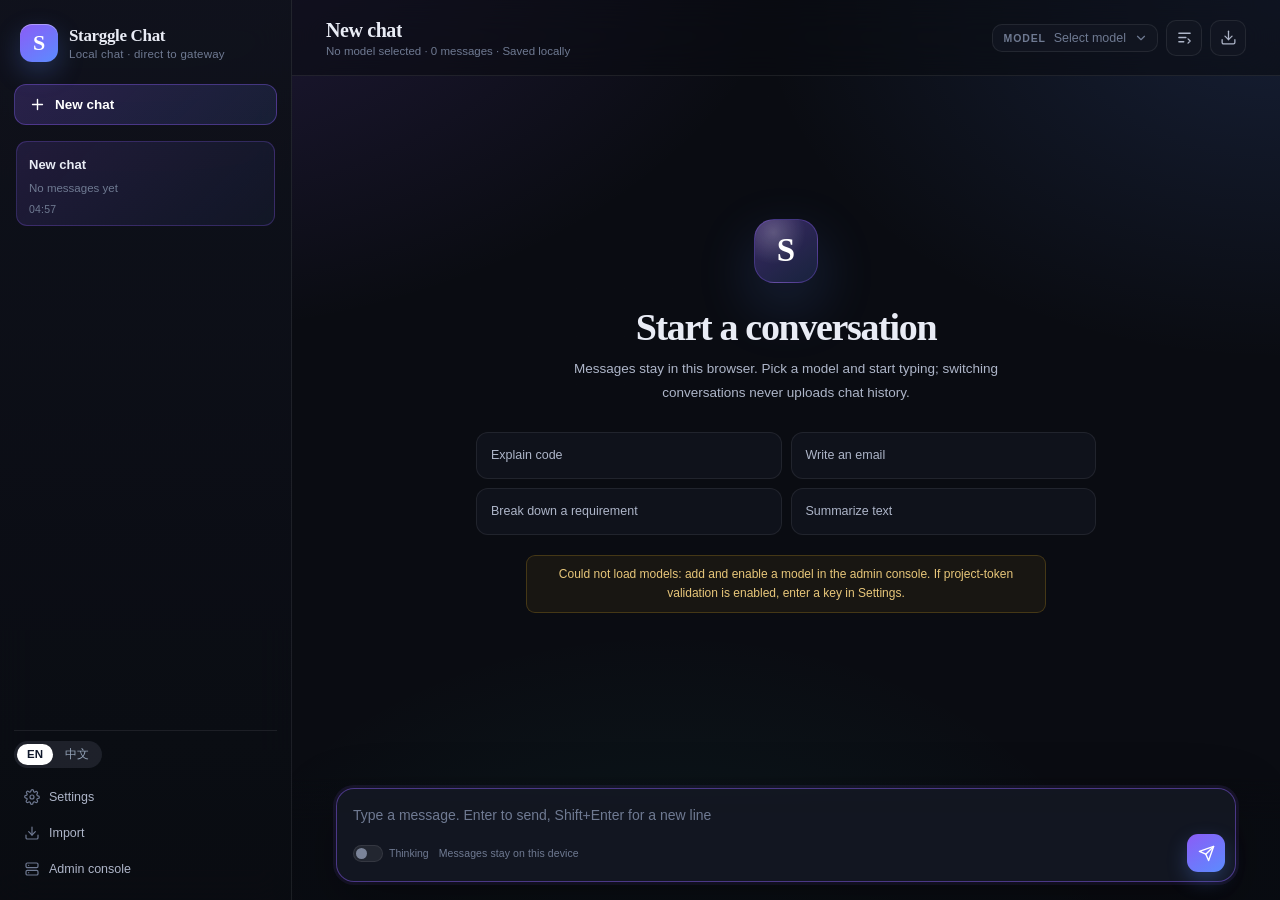
==== commit 1861e8ab: "feat: add English/Chinese UI switching (English default) - translate the admin console and chat UI a" ====
--- a/templates/chat.html
+++ b/templates/chat.html
@@ -235,6 +235,7 @@
 
 <div class="toast" id="toast" role="status" aria-live="polite"></div>
 
+<script src="/static/i18n.js"></script>
 <script src="/static/chat/chat.js" defer></script>
 </body>
 </html>
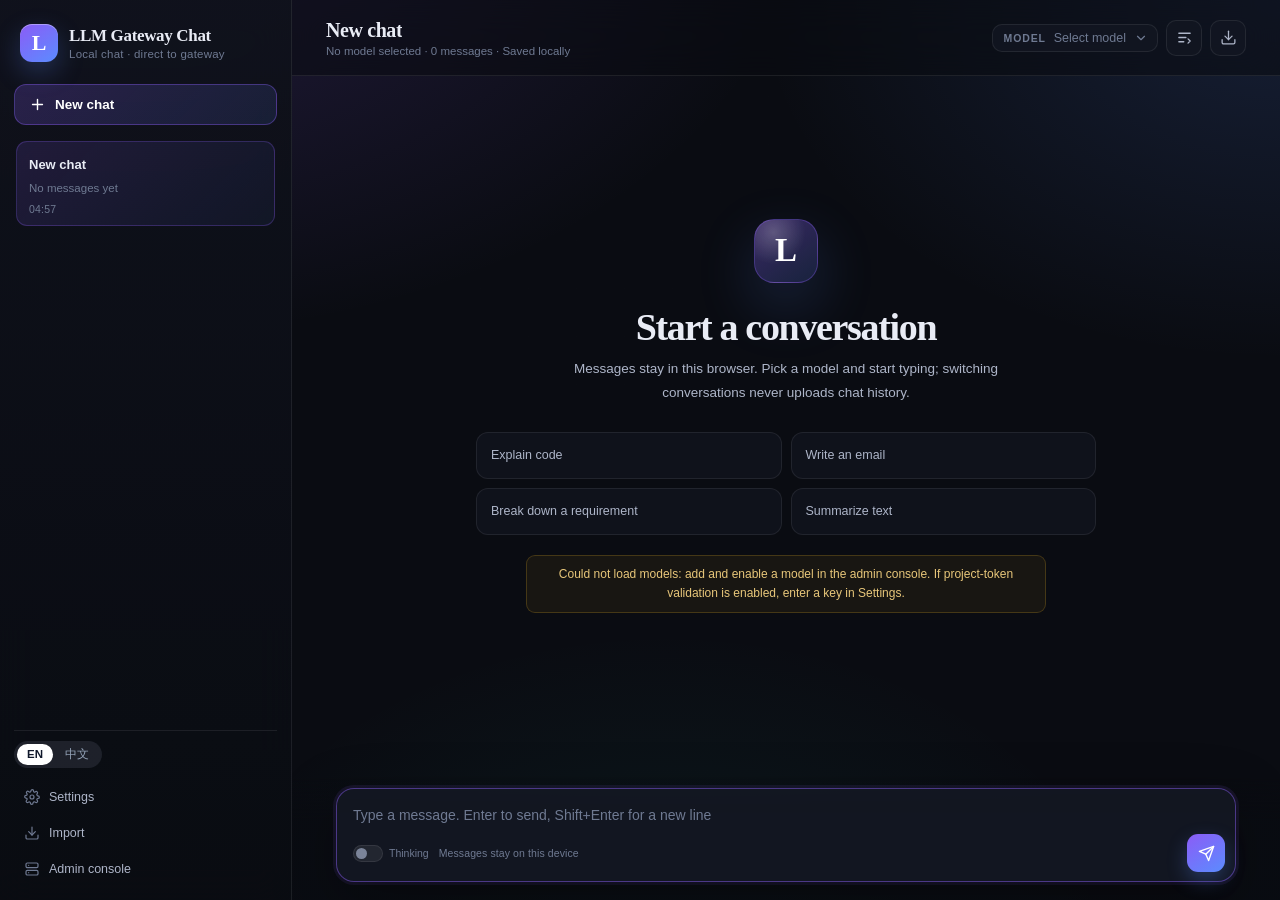
==== commit f2b3e256: "refactor: unify branding as LLM Gateway" ====
--- a/templates/chat.html
+++ b/templates/chat.html
@@ -1,10 +1,10 @@
 <!DOCTYPE html>
-<html lang="zh-CN">
+<html lang="en">
 <head>
     <meta charset="UTF-8">
     <meta name="viewport" content="width=device-width, initial-scale=1.0, viewport-fit=cover">
     <meta name="color-scheme" content="dark">
-    <title>对话 · Starggle Gateway</title>
+    <title>对话 · LLM Gateway</title>
     <link rel="stylesheet" href="/static/chat/chat.css">
 </head>
 <body>
@@ -13,9 +13,9 @@
 
     <aside class="sidebar" id="sidebar" aria-label="会话列表">
         <div class="brand-row">
-            <div class="brand-mark" aria-hidden="true">S</div>
+            <div class="brand-mark" aria-hidden="true">L</div>
             <div class="brand-copy">
-                <div class="brand-name">Starggle Chat</div>
+                <div class="brand-name">LLM Gateway Chat</div>
                 <div class="brand-sub">本地对话 · 网关直连</div>
             </div>
         </div>
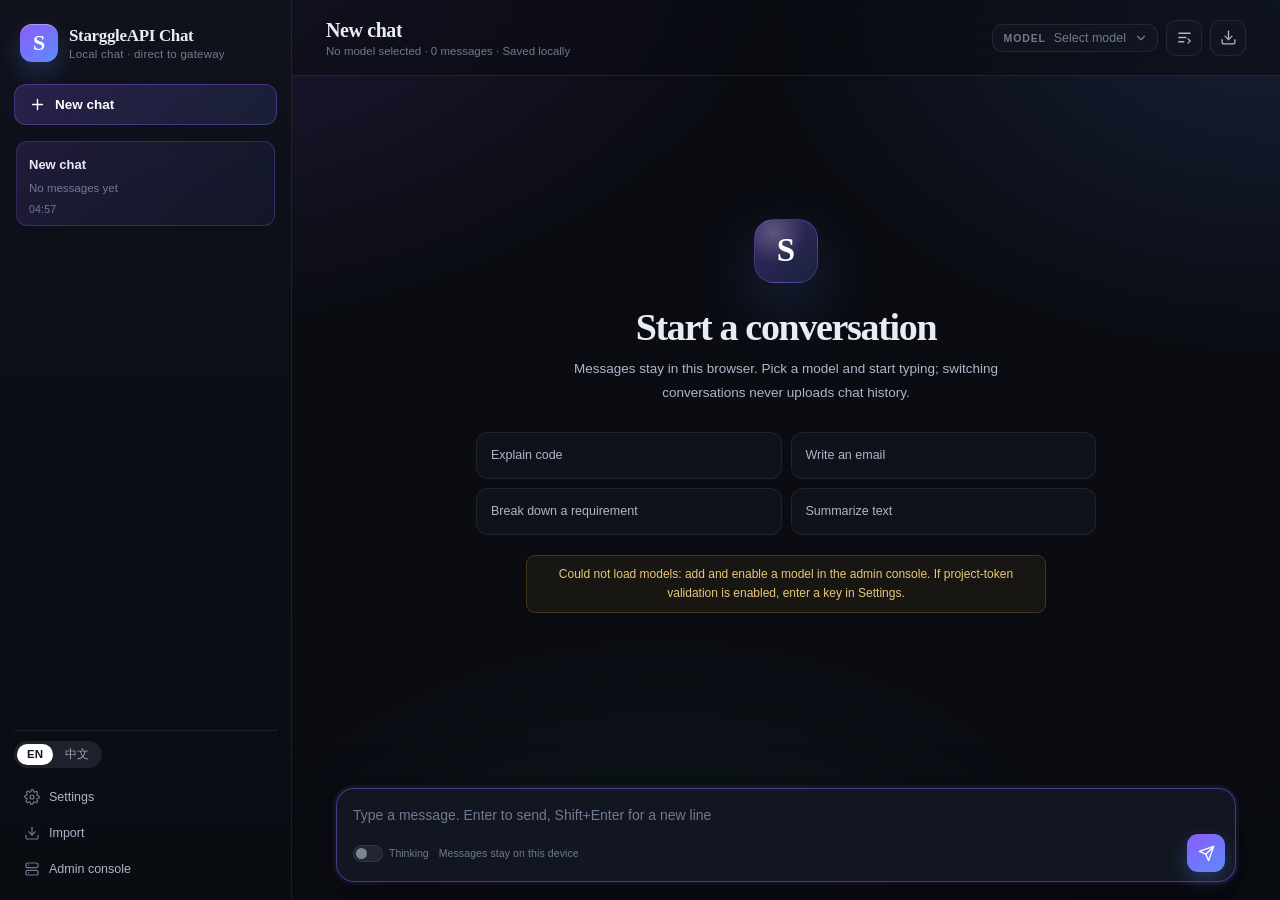
==== commit abeb4e11: "refactor: rebrand project as StarggleAPI" ====
--- a/templates/chat.html
+++ b/templates/chat.html
@@ -4,7 +4,7 @@
     <meta charset="UTF-8">
     <meta name="viewport" content="width=device-width, initial-scale=1.0, viewport-fit=cover">
     <meta name="color-scheme" content="dark">
-    <title>对话 · LLM Gateway</title>
+    <title>对话 · StarggleAPI</title>
     <link rel="stylesheet" href="/static/chat/chat.css">
 </head>
 <body>
@@ -13,9 +13,9 @@
 
     <aside class="sidebar" id="sidebar" aria-label="会话列表">
         <div class="brand-row">
-            <div class="brand-mark" aria-hidden="true">L</div>
+            <div class="brand-mark" aria-hidden="true">S</div>
             <div class="brand-copy">
-                <div class="brand-name">LLM Gateway Chat</div>
+                <div class="brand-name">StarggleAPI Chat</div>
                 <div class="brand-sub">本地对话 · 网关直连</div>
             </div>
         </div>
